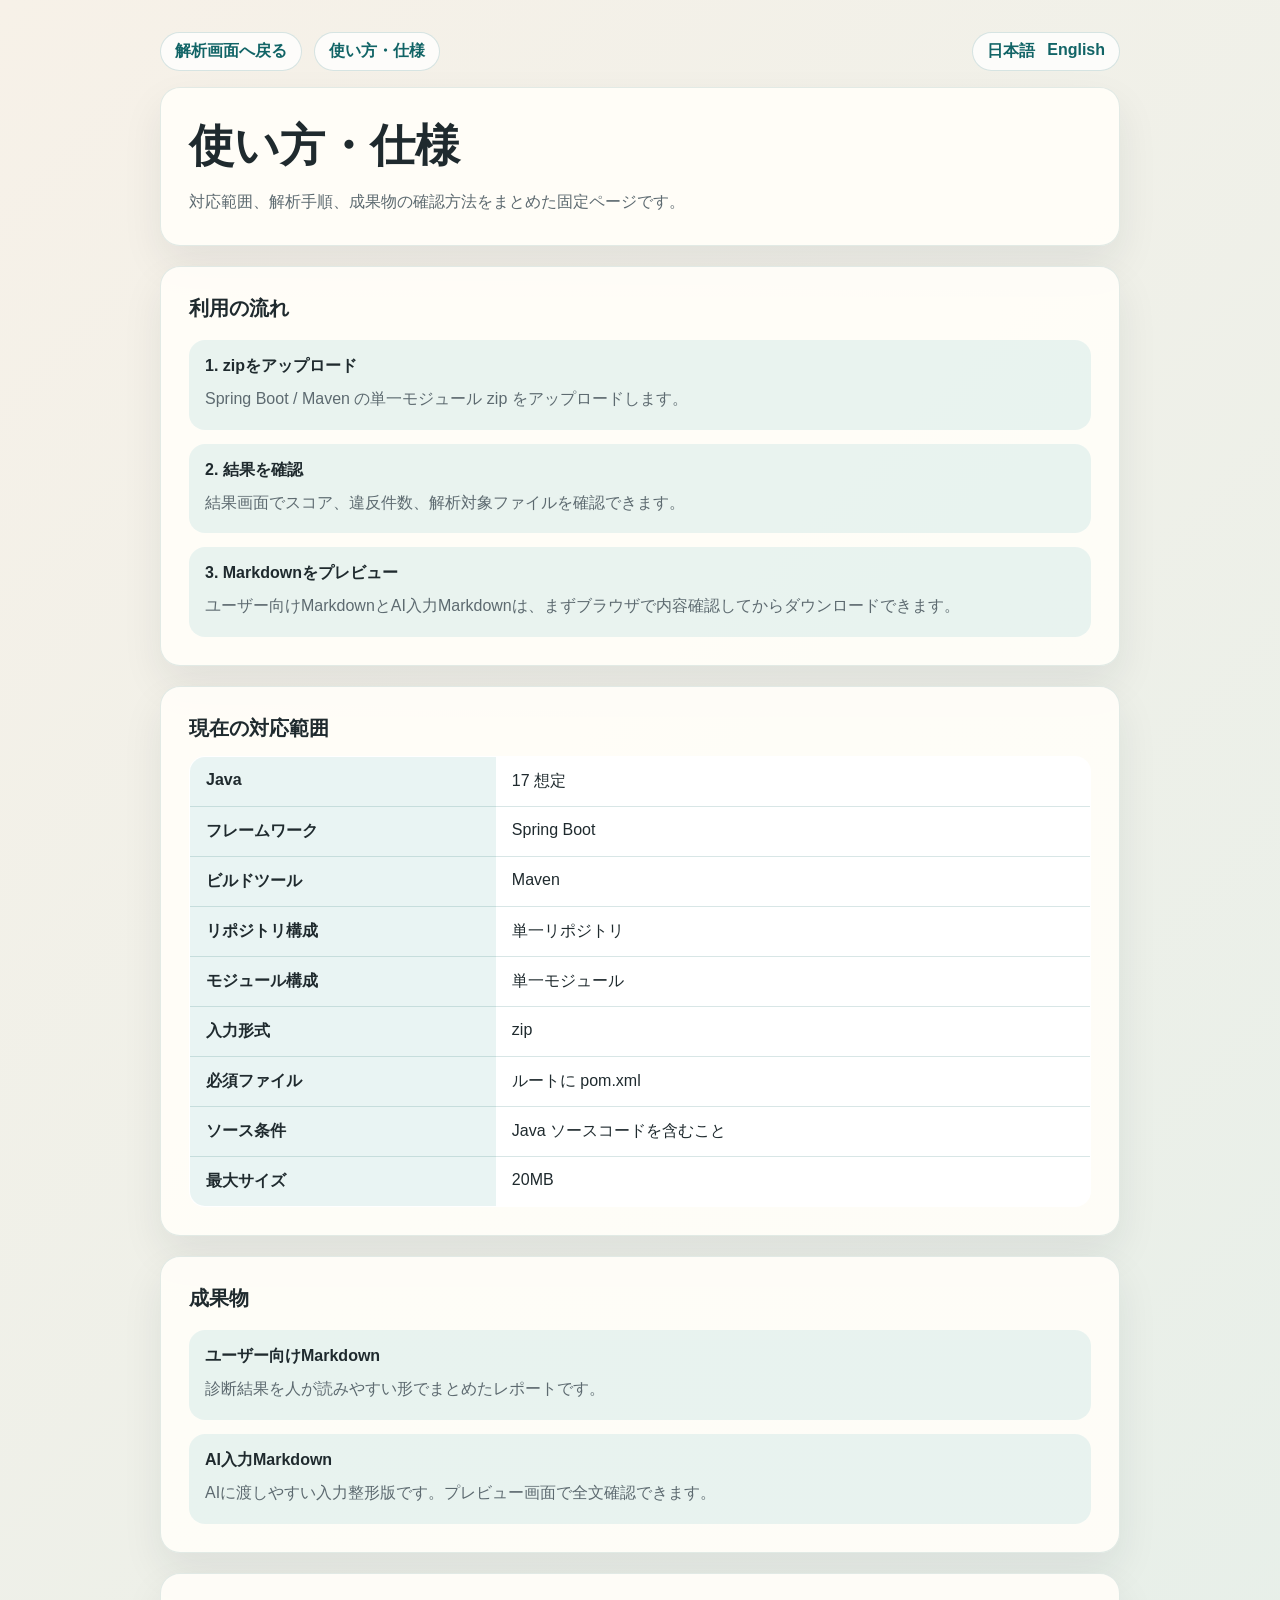
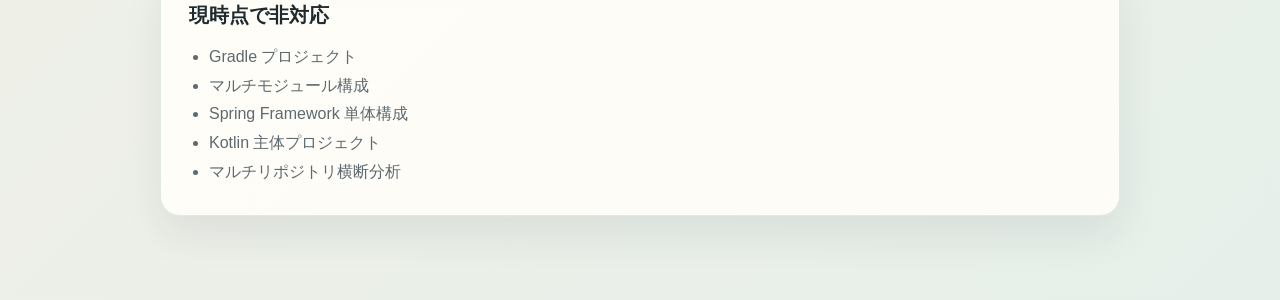
==== src/main/resources/templates/help.html @ f131694e ""Q-Scout の説明責務を “静的知識” と “実行時解釈” に分離する実装"第四弾。 ①ルール別サマリーでエラーが出ていない項目まで出力されている。→解決済み ②詳細解説キーがリンクになっていな" ====
<!DOCTYPE html>
<html th:lang="${#locale.language}" xmlns:th="http://www.thymeleaf.org">
<head>
    <meta charset="UTF-8">
    <meta name="viewport" content="width=device-width, initial-scale=1.0">
    <title th:text="#{help.page.title}">Usage & Specs</title>
    <style>
        :root {
            --bg: linear-gradient(135deg, #f7f1e8 0%, #e6efe9 100%);
            --panel: rgba(255, 253, 248, 0.94);
            --ink: #1f2a2e;
            --muted: #5d6a70;
            --accent: #116466;
            --accent-soft: rgba(215, 236, 233, 0.55);
            --line: rgba(17, 100, 102, 0.16);
        }
        body { margin: 0; font-family: "Segoe UI", "Hiragino Sans", sans-serif; background: var(--bg); color: var(--ink); }
        .shell { max-width: 960px; margin: 0 auto; padding: 32px 20px 64px; }
        .topbar { display: flex; justify-content: space-between; align-items: center; gap: 12px; margin-bottom: 16px; flex-wrap: wrap; }
        .top-links { display: flex; gap: 12px; align-items: center; flex-wrap: wrap; }
        .pill { color: var(--accent); font-weight: 700; text-decoration: none; background: rgba(255,255,255,0.78); border: 1px solid var(--line); border-radius: 999px; padding: 8px 14px; }
        .locale-switcher { display: inline-flex; gap: 12px; background: rgba(255,255,255,0.78); border: 1px solid var(--line); border-radius: 999px; padding: 8px 14px; }
        .locale-switcher a { color: var(--accent); font-weight: 700; text-decoration: none; }
        .hero, .section { background: var(--panel); border: 1px solid rgba(17, 100, 102, 0.12); border-radius: 20px; box-shadow: 0 18px 40px rgba(31, 42, 46, 0.08); padding: 28px; margin-bottom: 20px; }
        h1 { margin: 0 0 12px; font-size: clamp(2rem, 4vw, 2.8rem); }
        h2 { margin: 0 0 14px; font-size: 1.25rem; }
        .lead, .section p { margin: 0; line-height: 1.8; color: var(--muted); }
        .steps { display: grid; gap: 14px; margin-top: 18px; }
        .step { background: var(--accent-soft); border-radius: 16px; padding: 16px; }
        .step strong { display: block; margin-bottom: 8px; color: var(--ink); }
        .support-table { width: 100%; border-collapse: collapse; background: white; border-radius: 16px; overflow: hidden; border: 1px solid var(--line); }
        .support-table th, .support-table td { padding: 14px 16px; text-align: left; vertical-align: top; border-bottom: 1px solid var(--line); }
        .support-table th { width: 34%; background: var(--accent-soft); font-weight: 700; }
        .support-table tr:last-child th, .support-table tr:last-child td { border-bottom: 0; }
        .unsupported-list { margin: 0; padding-left: 20px; line-height: 1.8; color: var(--muted); }
    </style>
</head>
<body>
<div class="shell">
    <div class="topbar">
        <div class="top-links">
            <a class="pill" th:href="@{/(lang=${#locale.language})}" th:text="#{nav.home}">解析画面へ戻る</a>
            <a class="pill" th:href="@{/help(lang=${#locale.language})}" th:text="#{nav.help}">使い方・仕様</a>
        </div>
        <nav class="locale-switcher">
            <a th:href="@{/help(lang='ja')}" th:text="#{lang.ja}">日本語</a>
            <a th:href="@{/help(lang='en')}" th:text="#{lang.en}">English</a>
        </nav>
    </div>

    <section class="hero">
        <h1 th:text="#{help.hero.title}">使い方・仕様</h1>
        <p class="lead" th:text="#{help.hero.lead}">対応範囲、解析手順、成果物の確認方法をまとめた固定ページです。</p>
    </section>

    <section class="section">
        <h2 th:text="#{help.section.steps}">利用の流れ</h2>
        <div class="steps">
            <div class="step">
                <strong th:text="#{help.step.upload.title}">1. zipをアップロード</strong>
                <p th:text="#{help.step.upload.body}">Spring Boot / Maven の単一モジュール zip をアップロードします。</p>
            </div>
            <div class="step">
                <strong th:text="#{help.step.result.title}">2. 結果を確認</strong>
                <p th:text="#{help.step.result.body}">結果画面でスコア、違反件数、解析対象ファイルを確認できます。</p>
            </div>
            <div class="step">
                <strong th:text="#{help.step.preview.title}">3. Markdownをプレビュー</strong>
                <p th:text="#{help.step.preview.body}">ユーザー向けMarkdownとAI入力Markdownは、まずブラウザで内容確認してからダウンロードできます。</p>
            </div>
        </div>
    </section>

    <section class="section">
        <h2 th:text="#{page.home.section.supported}">現在の対応範囲</h2>
        <table class="support-table">
            <tbody>
            <tr><th scope="row" th:text="#{page.home.support.java}">Java</th><td th:text="#{page.home.support.java.value}">17 想定</td></tr>
            <tr><th scope="row" th:text="#{page.home.support.framework}">フレームワーク</th><td th:text="#{page.home.support.framework.value}">Spring Boot</td></tr>
            <tr><th scope="row" th:text="#{page.home.support.build}">ビルドツール</th><td th:text="#{page.home.support.build.value}">Maven</td></tr>
            <tr><th scope="row" th:text="#{page.home.support.repository}">リポジトリ構成</th><td th:text="#{page.home.support.repository.value}">単一リポジトリ</td></tr>
            <tr><th scope="row" th:text="#{page.home.support.module}">モジュール構成</th><td th:text="#{page.home.support.module.value}">単一モジュール</td></tr>
            <tr><th scope="row" th:text="#{page.home.support.input}">入力形式</th><td th:text="#{page.home.support.input.value}">zip</td></tr>
            <tr><th scope="row" th:text="#{page.home.support.required}">必須ファイル</th><td th:text="#{page.home.support.required.value}">ルートに pom.xml</td></tr>
            <tr><th scope="row" th:text="#{page.home.support.source}">ソース条件</th><td th:text="#{page.home.support.source.value}">Java ソースコードを含むこと</td></tr>
            <tr><th scope="row" th:text="#{page.home.support.maxSize}">最大サイズ</th><td th:text="#{page.home.support.maxSize.value}">20MB</td></tr>
            </tbody>
        </table>
    </section>

    <section class="section">
        <h2 th:text="#{help.section.outputs}">成果物</h2>
        <div class="steps">
            <div class="step">
                <strong th:text="#{help.output.human.title}">ユーザー向けMarkdown</strong>
                <p th:text="#{help.output.human.body}">診断結果を人が読みやすい形でまとめたレポートです。</p>
            </div>
            <div class="step">
                <strong th:text="#{help.output.ai.title}">AI入力Markdown</strong>
                <p th:text="#{help.output.ai.body}">AIに渡しやすい入力整形版です。プレビュー画面で全文確認できます。</p>
            </div>
        </div>
    </section>

    <section class="section">
        <h2 th:text="#{page.home.section.unsupported}">現時点で非対応</h2>
        <ul class="unsupported-list">
            <li th:text="#{page.home.unsupported.gradle}">Gradle プロジェクト</li>
            <li th:text="#{page.home.unsupported.multimodule}">マルチモジュール構成</li>
            <li th:text="#{page.home.unsupported.springFramework}">Spring Framework 単体構成</li>
            <li th:text="#{page.home.unsupported.kotlin}">Kotlin 主体プロジェクト</li>
            <li th:text="#{page.home.unsupported.multirepo}">マルチリポジトリ横断分析</li>
        </ul>
    </section>
</div>
</body>
</html>
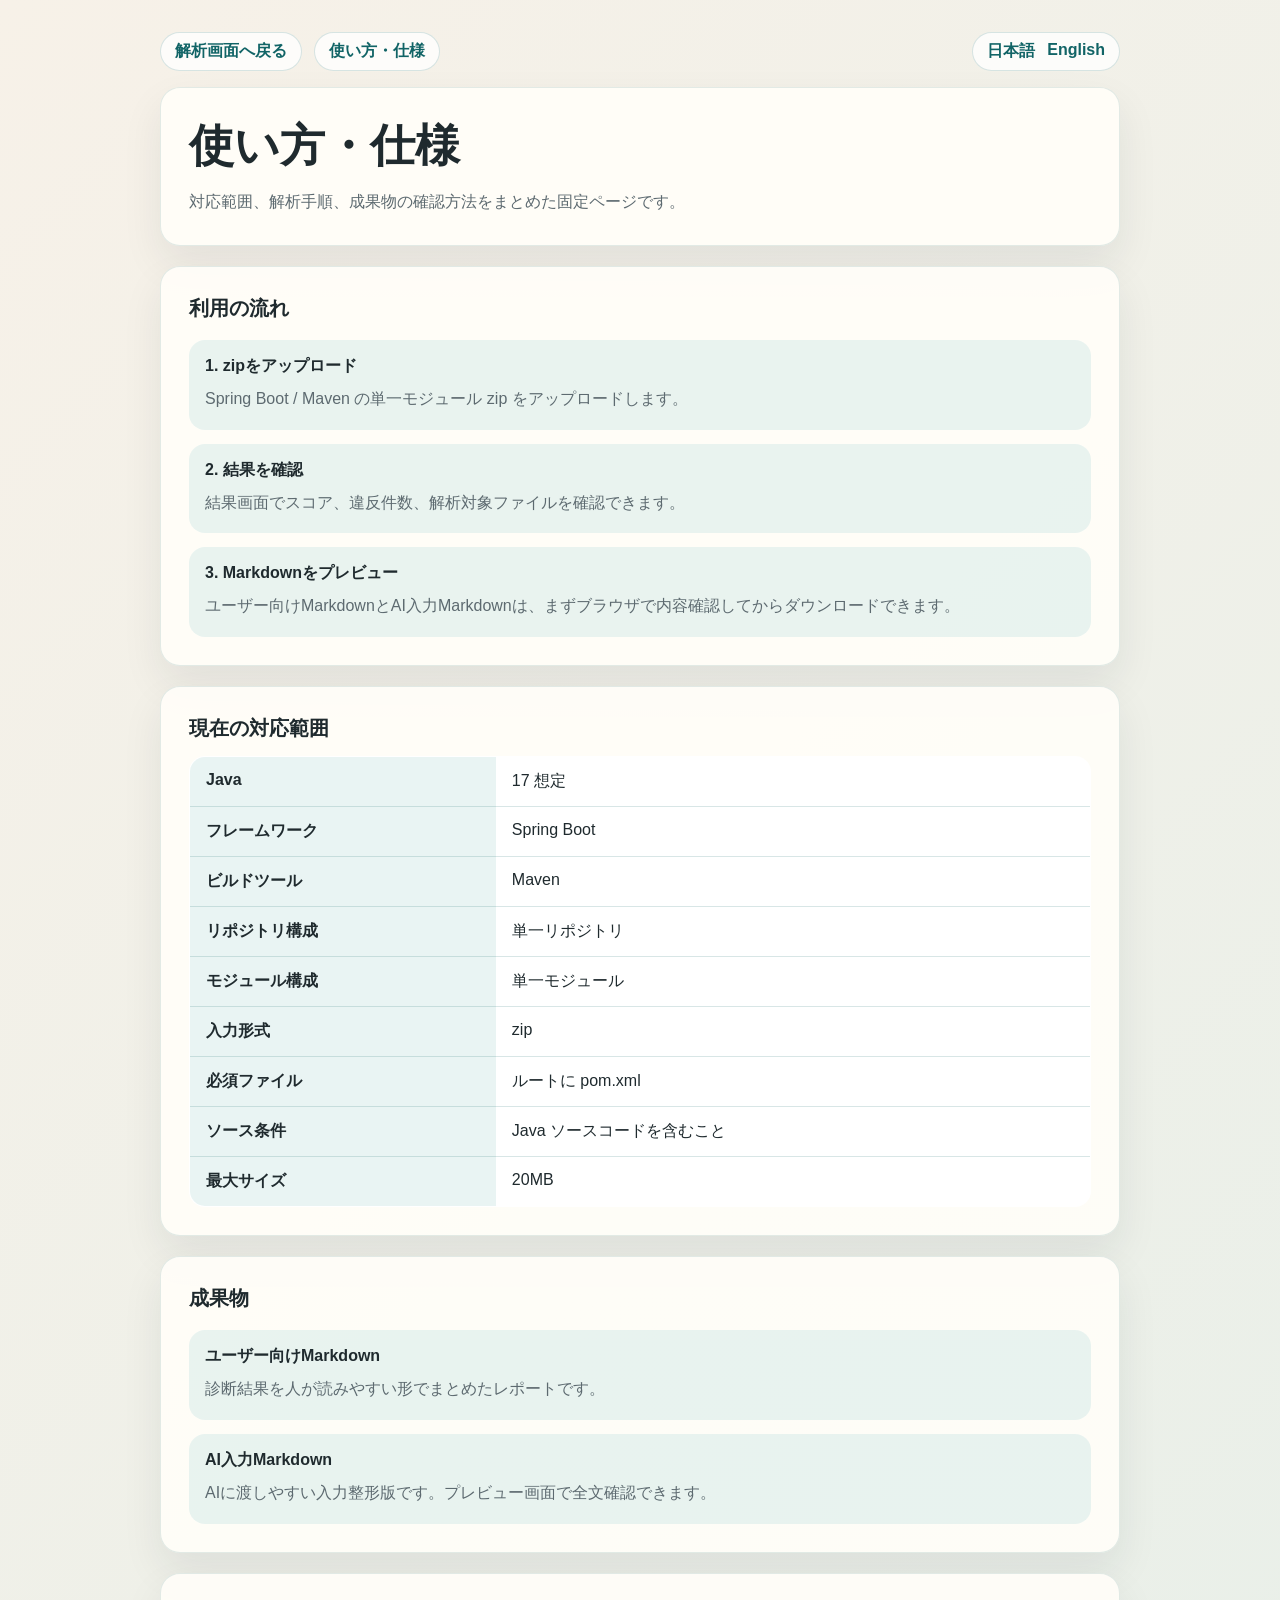
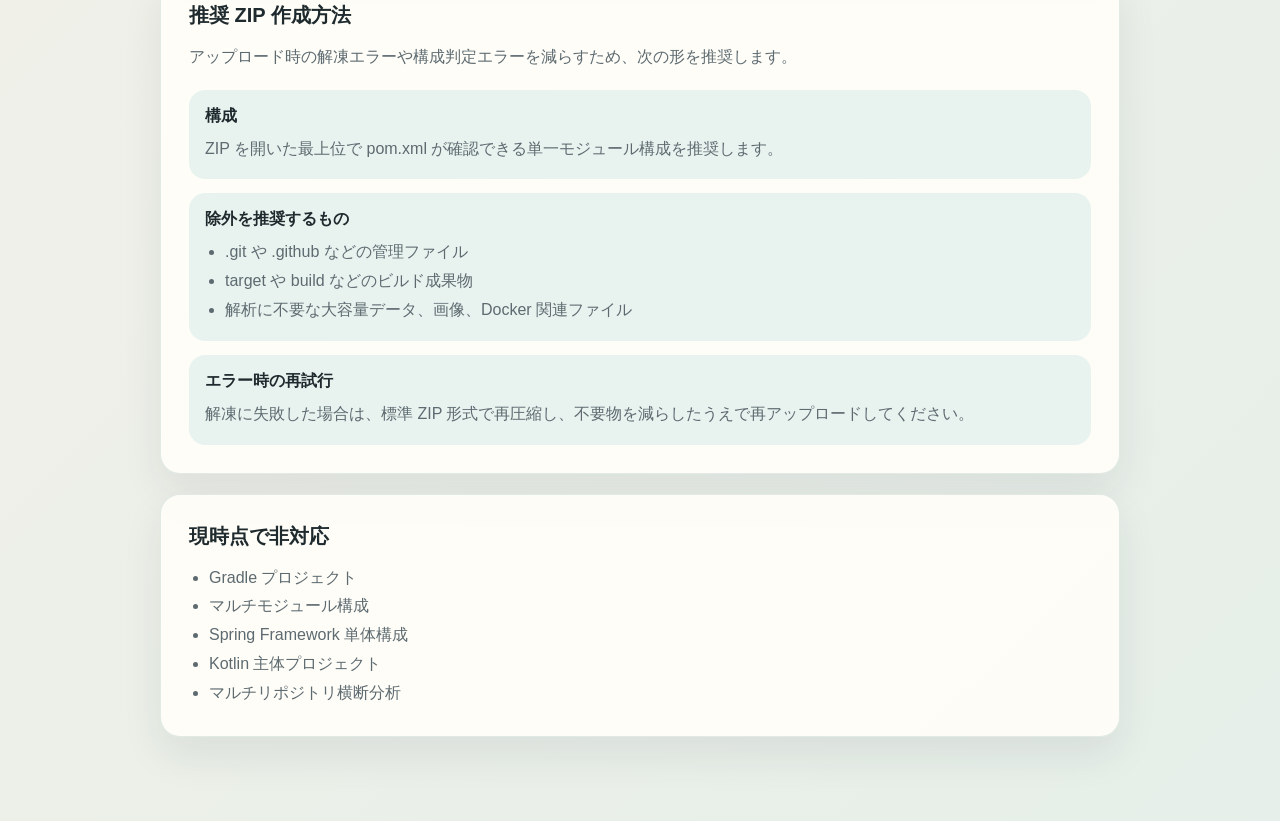
==== commit 89346b20: "bookstoreリポジトリの解析に不要な部分を除外してZIP圧縮して、解析可能にする手段を実装。 (同様の問題があるリポジトリも今手段で対応可能と思われる。)" ====
--- a/src/main/resources/templates/help.html
+++ b/src/main/resources/templates/help.html
@@ -28,6 +28,7 @@
         .steps { display: grid; gap: 14px; margin-top: 18px; }
         .step { background: var(--accent-soft); border-radius: 16px; padding: 16px; }
         .step strong { display: block; margin-bottom: 8px; color: var(--ink); }
+        .tips { margin: 0; padding-left: 20px; color: var(--muted); line-height: 1.8; }
         .support-table { width: 100%; border-collapse: collapse; background: white; border-radius: 16px; overflow: hidden; border: 1px solid var(--line); }
         .support-table th, .support-table td { padding: 14px 16px; text-align: left; vertical-align: top; border-bottom: 1px solid var(--line); }
         .support-table th { width: 34%; background: var(--accent-soft); font-weight: 700; }
@@ -103,6 +104,29 @@
     </section>
 
     <section class="section">
+        <h2 th:text="#{help.section.zipTips}">推奨 ZIP 作成方法</h2>
+        <p th:text="#{help.zipTips.lead}">アップロード時の解凍エラーや構成判定エラーを減らすため、次の形を推奨します。</p>
+        <div class="steps">
+            <div class="step">
+                <strong th:text="#{help.zipTips.structure.title}">構成</strong>
+                <p th:text="#{help.zipTips.structure.body}">ZIP を開いた最上位で pom.xml が確認できる単一モジュール構成を推奨します。</p>
+            </div>
+            <div class="step">
+                <strong th:text="#{help.zipTips.exclude.title}">除外を推奨するもの</strong>
+                <ul class="tips">
+                    <li th:text="#{help.zipTips.exclude.git}">.git や .github などの管理ファイル</li>
+                    <li th:text="#{help.zipTips.exclude.build}">target や build などのビルド成果物</li>
+                    <li th:text="#{help.zipTips.exclude.large}">解析に不要な大容量データ、画像、Docker 関連ファイル</li>
+                </ul>
+            </div>
+            <div class="step">
+                <strong th:text="#{help.zipTips.retry.title}">エラー時の再試行</strong>
+                <p th:text="#{help.zipTips.retry.body}">解凍に失敗した場合は、標準 ZIP 形式で再圧縮し、不要物を減らしたうえで再アップロードしてください。</p>
+            </div>
+        </div>
+    </section>
+
+    <section class="section">
         <h2 th:text="#{page.home.section.unsupported}">現時点で非対応</h2>
         <ul class="unsupported-list">
             <li th:text="#{page.home.unsupported.gradle}">Gradle プロジェクト</li>
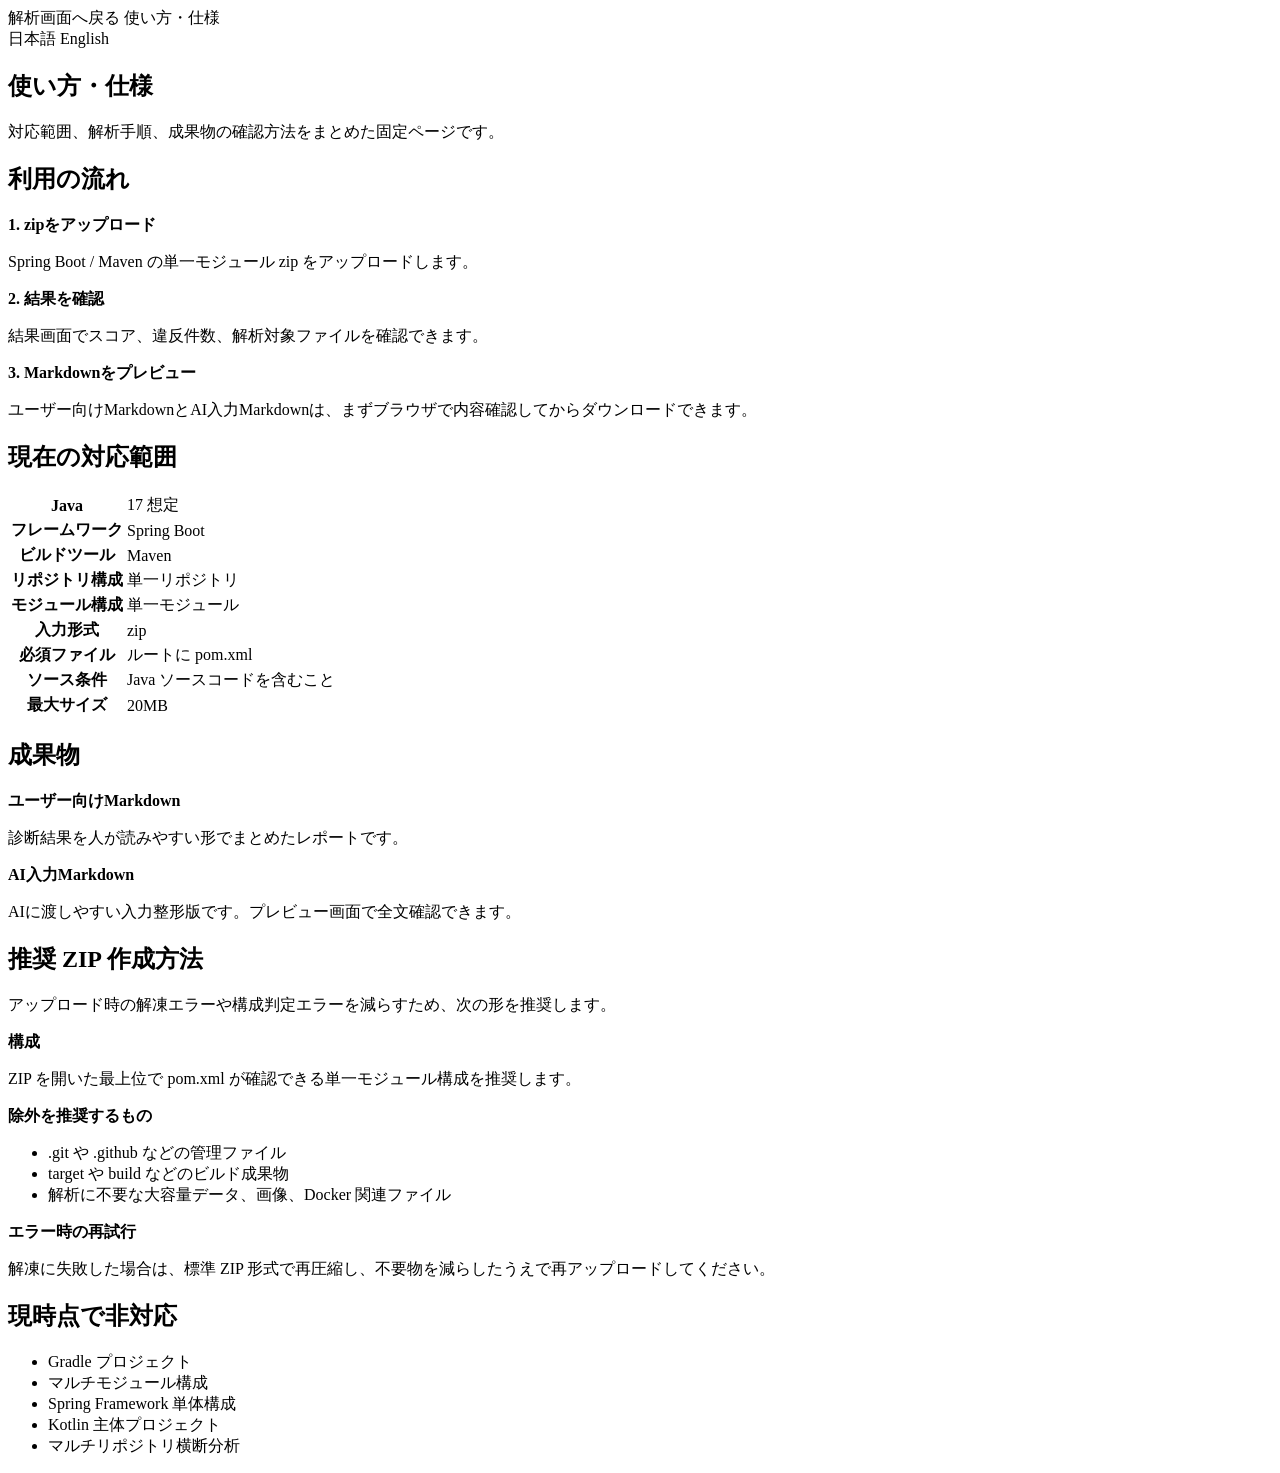
==== commit b41a84cc: "Figma反映運用を含む静的資産外部化 第一弾 CSS/JSの外部化。" ====
--- a/src/main/resources/templates/help.html
+++ b/src/main/resources/templates/help.html
@@ -4,75 +4,46 @@
     <meta charset="UTF-8">
     <meta name="viewport" content="width=device-width, initial-scale=1.0">
     <title th:text="#{help.page.title}">Usage & Specs</title>
-    <style>
-        :root {
-            --bg: linear-gradient(135deg, #f7f1e8 0%, #e6efe9 100%);
-            --panel: rgba(255, 253, 248, 0.94);
-            --ink: #1f2a2e;
-            --muted: #5d6a70;
-            --accent: #116466;
-            --accent-soft: rgba(215, 236, 233, 0.55);
-            --line: rgba(17, 100, 102, 0.16);
-        }
-        body { margin: 0; font-family: "Segoe UI", "Hiragino Sans", sans-serif; background: var(--bg); color: var(--ink); }
-        .shell { max-width: 960px; margin: 0 auto; padding: 32px 20px 64px; }
-        .topbar { display: flex; justify-content: space-between; align-items: center; gap: 12px; margin-bottom: 16px; flex-wrap: wrap; }
-        .top-links { display: flex; gap: 12px; align-items: center; flex-wrap: wrap; }
-        .pill { color: var(--accent); font-weight: 700; text-decoration: none; background: rgba(255,255,255,0.78); border: 1px solid var(--line); border-radius: 999px; padding: 8px 14px; }
-        .locale-switcher { display: inline-flex; gap: 12px; background: rgba(255,255,255,0.78); border: 1px solid var(--line); border-radius: 999px; padding: 8px 14px; }
-        .locale-switcher a { color: var(--accent); font-weight: 700; text-decoration: none; }
-        .hero, .section { background: var(--panel); border: 1px solid rgba(17, 100, 102, 0.12); border-radius: 20px; box-shadow: 0 18px 40px rgba(31, 42, 46, 0.08); padding: 28px; margin-bottom: 20px; }
-        h1 { margin: 0 0 12px; font-size: clamp(2rem, 4vw, 2.8rem); }
-        h2 { margin: 0 0 14px; font-size: 1.25rem; }
-        .lead, .section p { margin: 0; line-height: 1.8; color: var(--muted); }
-        .steps { display: grid; gap: 14px; margin-top: 18px; }
-        .step { background: var(--accent-soft); border-radius: 16px; padding: 16px; }
-        .step strong { display: block; margin-bottom: 8px; color: var(--ink); }
-        .tips { margin: 0; padding-left: 20px; color: var(--muted); line-height: 1.8; }
-        .support-table { width: 100%; border-collapse: collapse; background: white; border-radius: 16px; overflow: hidden; border: 1px solid var(--line); }
-        .support-table th, .support-table td { padding: 14px 16px; text-align: left; vertical-align: top; border-bottom: 1px solid var(--line); }
-        .support-table th { width: 34%; background: var(--accent-soft); font-weight: 700; }
-        .support-table tr:last-child th, .support-table tr:last-child td { border-bottom: 0; }
-        .unsupported-list { margin: 0; padding-left: 20px; line-height: 1.8; color: var(--muted); }
-    </style>
+    <link rel="stylesheet" th:href="@{/css/app.css}">
+    <link rel="stylesheet" th:href="@{/css/help.css}">
 </head>
 <body>
-<div class="shell">
-    <div class="topbar">
-        <div class="top-links">
-            <a class="pill" th:href="@{/(lang=${#locale.language})}" th:text="#{nav.home}">解析画面へ戻る</a>
-            <a class="pill" th:href="@{/help(lang=${#locale.language})}" th:text="#{nav.help}">使い方・仕様</a>
+<div class="page-shell page-shell--narrow">
+    <div class="page-header">
+        <div class="page-header__links">
+            <a class="pill-link" th:href="@{/(lang=${#locale.language})}" th:text="#{nav.home}">解析画面へ戻る</a>
+            <a class="pill-link" th:href="@{/help(lang=${#locale.language})}" th:text="#{nav.help}">使い方・仕様</a>
         </div>
-        <nav class="locale-switcher">
+        <nav class="lang-switcher">
             <a th:href="@{/help(lang='ja')}" th:text="#{lang.ja}">日本語</a>
             <a th:href="@{/help(lang='en')}" th:text="#{lang.en}">English</a>
         </nav>
     </div>
 
-    <section class="hero">
-        <h1 th:text="#{help.hero.title}">使い方・仕様</h1>
-        <p class="lead" th:text="#{help.hero.lead}">対応範囲、解析手順、成果物の確認方法をまとめた固定ページです。</p>
+    <section class="hero-panel help-hero" data-figma-section="help-hero">
+        <h1 class="page-title" th:text="#{help.hero.title}">使い方・仕様</h1>
+        <p class="page-lead" th:text="#{help.hero.lead}">対応範囲、解析手順、成果物の確認方法をまとめた固定ページです。</p>
     </section>
 
-    <section class="section">
+    <section class="content-panel" data-figma-section="help-steps">
         <h2 th:text="#{help.section.steps}">利用の流れ</h2>
-        <div class="steps">
-            <div class="step">
+        <div class="step-list">
+            <div class="step-card">
                 <strong th:text="#{help.step.upload.title}">1. zipをアップロード</strong>
                 <p th:text="#{help.step.upload.body}">Spring Boot / Maven の単一モジュール zip をアップロードします。</p>
             </div>
-            <div class="step">
+            <div class="step-card">
                 <strong th:text="#{help.step.result.title}">2. 結果を確認</strong>
                 <p th:text="#{help.step.result.body}">結果画面でスコア、違反件数、解析対象ファイルを確認できます。</p>
             </div>
-            <div class="step">
+            <div class="step-card">
                 <strong th:text="#{help.step.preview.title}">3. Markdownをプレビュー</strong>
                 <p th:text="#{help.step.preview.body}">ユーザー向けMarkdownとAI入力Markdownは、まずブラウザで内容確認してからダウンロードできます。</p>
             </div>
         </div>
     </section>
 
-    <section class="section">
+    <section class="content-panel" data-figma-section="support-table">
         <h2 th:text="#{page.home.section.supported}">現在の対応範囲</h2>
         <table class="support-table">
             <tbody>
@@ -89,46 +60,46 @@
         </table>
     </section>
 
-    <section class="section">
+    <section class="content-panel" data-figma-section="help-outputs">
         <h2 th:text="#{help.section.outputs}">成果物</h2>
-        <div class="steps">
-            <div class="step">
+        <div class="step-list">
+            <div class="step-card">
                 <strong th:text="#{help.output.human.title}">ユーザー向けMarkdown</strong>
                 <p th:text="#{help.output.human.body}">診断結果を人が読みやすい形でまとめたレポートです。</p>
             </div>
-            <div class="step">
+            <div class="step-card">
                 <strong th:text="#{help.output.ai.title}">AI入力Markdown</strong>
                 <p th:text="#{help.output.ai.body}">AIに渡しやすい入力整形版です。プレビュー画面で全文確認できます。</p>
             </div>
         </div>
     </section>
 
-    <section class="section">
+    <section class="content-panel" data-figma-section="zip-tips">
         <h2 th:text="#{help.section.zipTips}">推奨 ZIP 作成方法</h2>
-        <p th:text="#{help.zipTips.lead}">アップロード時の解凍エラーや構成判定エラーを減らすため、次の形を推奨します。</p>
-        <div class="steps">
-            <div class="step">
+        <p class="page-copy" th:text="#{help.zipTips.lead}">アップロード時の解凍エラーや構成判定エラーを減らすため、次の形を推奨します。</p>
+        <div class="step-list">
+            <div class="step-card">
                 <strong th:text="#{help.zipTips.structure.title}">構成</strong>
                 <p th:text="#{help.zipTips.structure.body}">ZIP を開いた最上位で pom.xml が確認できる単一モジュール構成を推奨します。</p>
             </div>
-            <div class="step">
+            <div class="step-card">
                 <strong th:text="#{help.zipTips.exclude.title}">除外を推奨するもの</strong>
-                <ul class="tips">
+                <ul class="bullet-list">
                     <li th:text="#{help.zipTips.exclude.git}">.git や .github などの管理ファイル</li>
                     <li th:text="#{help.zipTips.exclude.build}">target や build などのビルド成果物</li>
                     <li th:text="#{help.zipTips.exclude.large}">解析に不要な大容量データ、画像、Docker 関連ファイル</li>
                 </ul>
             </div>
-            <div class="step">
+            <div class="step-card">
                 <strong th:text="#{help.zipTips.retry.title}">エラー時の再試行</strong>
                 <p th:text="#{help.zipTips.retry.body}">解凍に失敗した場合は、標準 ZIP 形式で再圧縮し、不要物を減らしたうえで再アップロードしてください。</p>
             </div>
         </div>
     </section>
 
-    <section class="section">
+    <section class="content-panel" data-figma-section="unsupported-list">
         <h2 th:text="#{page.home.section.unsupported}">現時点で非対応</h2>
-        <ul class="unsupported-list">
+        <ul class="bullet-list">
             <li th:text="#{page.home.unsupported.gradle}">Gradle プロジェクト</li>
             <li th:text="#{page.home.unsupported.multimodule}">マルチモジュール構成</li>
             <li th:text="#{page.home.unsupported.springFramework}">Spring Framework 単体構成</li>
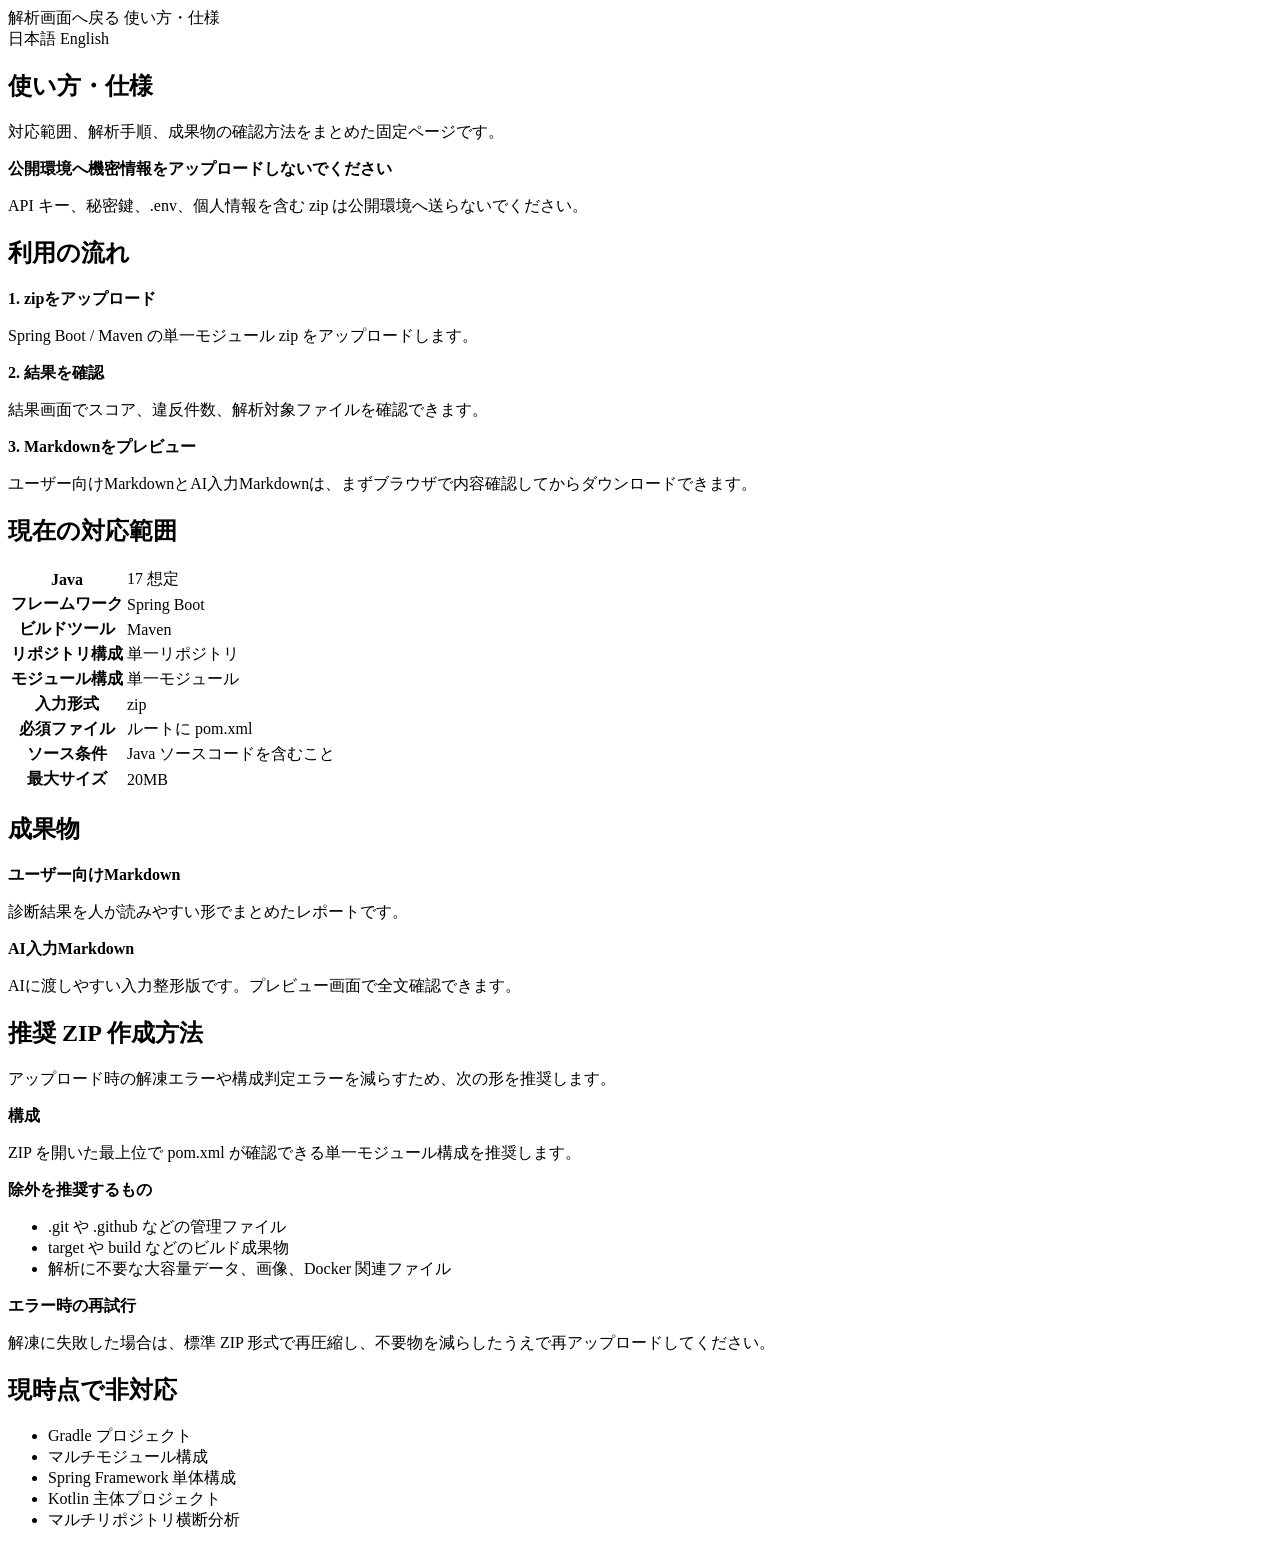
==== commit 59d44580: "公開運用向けセキュリティ対策を実装" ====
--- a/src/main/resources/templates/help.html
+++ b/src/main/resources/templates/help.html
@@ -23,6 +23,10 @@
     <section class="hero-panel help-hero" data-figma-section="help-hero">
         <h1 class="page-title" th:text="#{help.hero.title}">使い方・仕様</h1>
         <p class="page-lead" th:text="#{help.hero.lead}">対応範囲、解析手順、成果物の確認方法をまとめた固定ページです。</p>
+        <div class="step-card">
+            <strong th:text="#{security.notice.title}">公開環境へ機密情報をアップロードしないでください</strong>
+            <p th:text="#{security.notice.body}">API キー、秘密鍵、.env、個人情報を含む zip は公開環境へ送らないでください。</p>
+        </div>
     </section>
 
     <section class="content-panel" data-figma-section="help-steps">
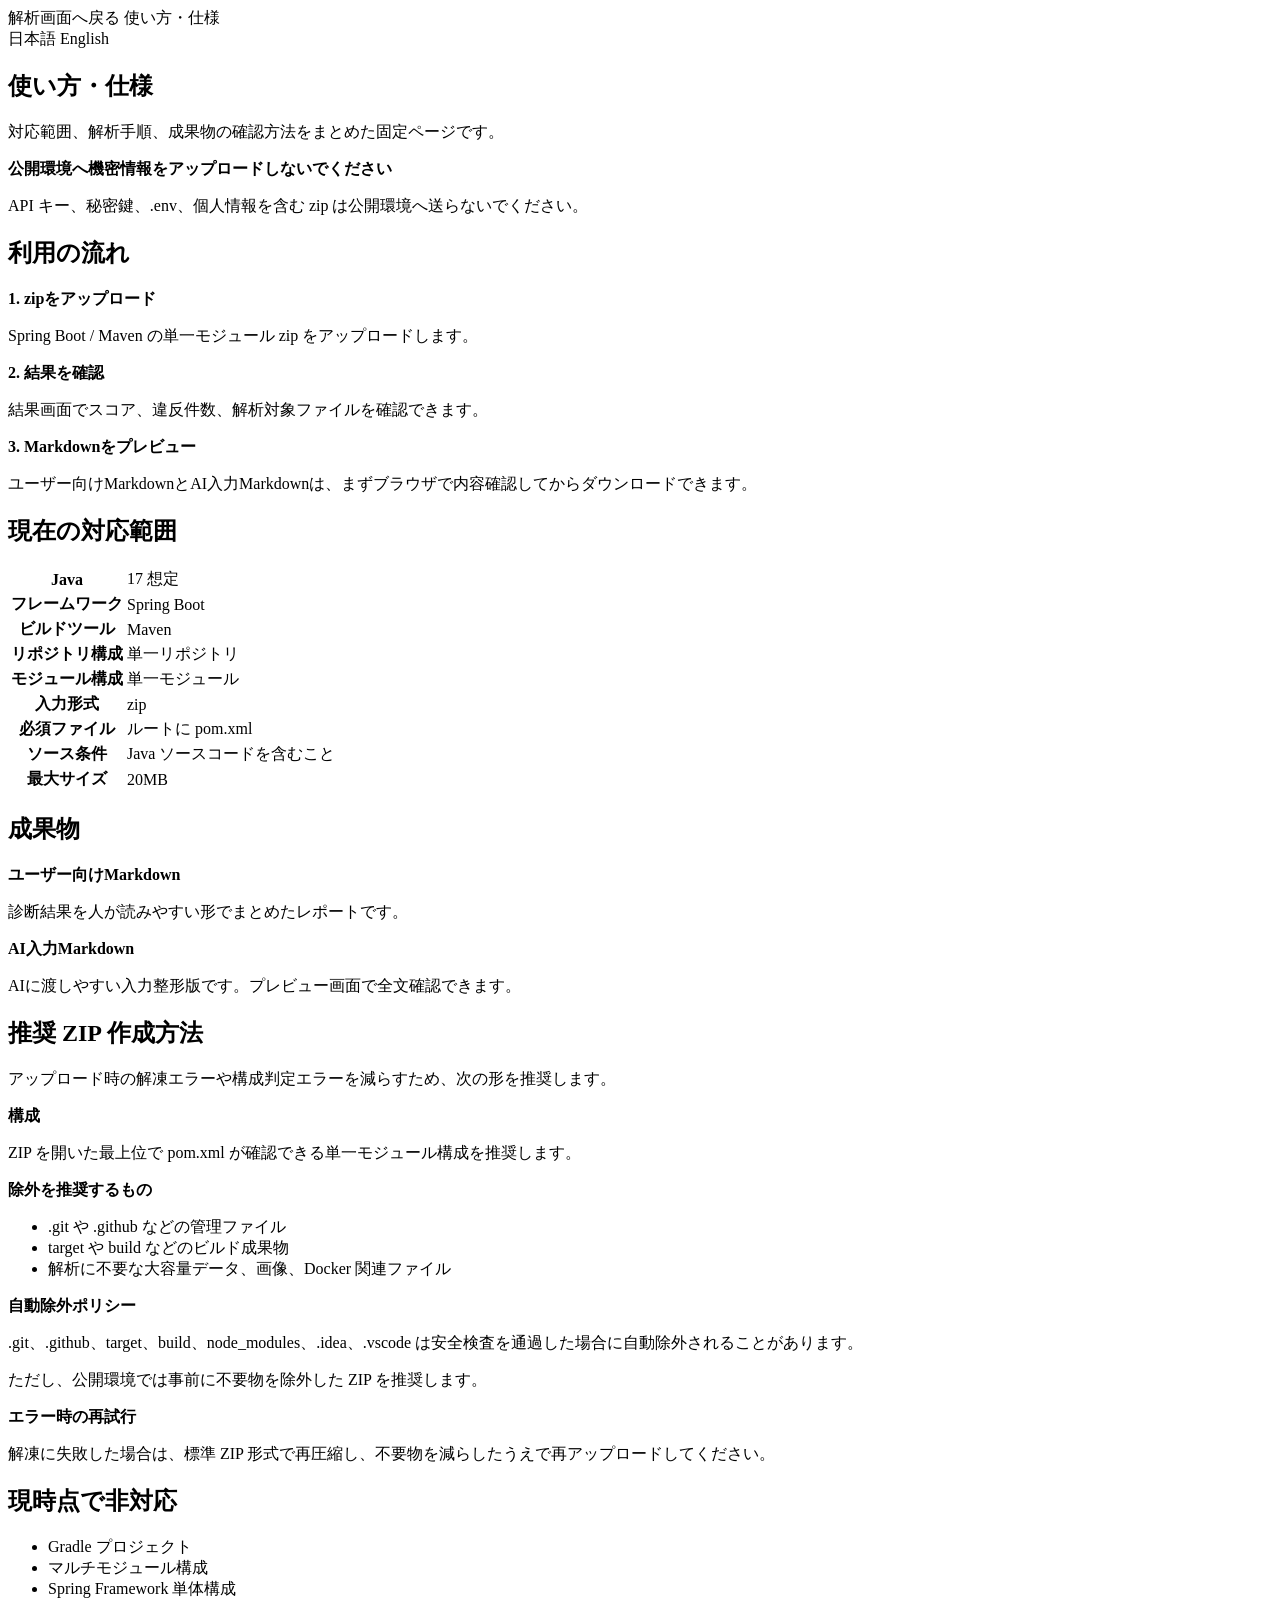
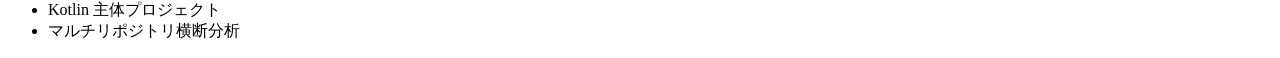
==== commit 1941d4f5: "web機能: 解析時不要なzip内ファイルの安全スキップ機能を実装。" ====
--- a/src/main/resources/templates/help.html
+++ b/src/main/resources/templates/help.html
@@ -95,6 +95,11 @@
                 </ul>
             </div>
             <div class="step-card">
+                <strong th:text="#{help.zipTips.autoExclude.title}">自動除外ポリシー</strong>
+                <p th:text="#{help.zipTips.autoExclude.body}">.git、.github、target、build、node_modules、.idea、.vscode は安全検査を通過した場合に自動除外されることがあります。</p>
+                <p th:text="#{help.zipTips.autoExclude.recommendation}">ただし、公開環境では事前に不要物を除外した ZIP を推奨します。</p>
+            </div>
+            <div class="step-card">
                 <strong th:text="#{help.zipTips.retry.title}">エラー時の再試行</strong>
                 <p th:text="#{help.zipTips.retry.body}">解凍に失敗した場合は、標準 ZIP 形式で再圧縮し、不要物を減らしたうえで再アップロードしてください。</p>
             </div>
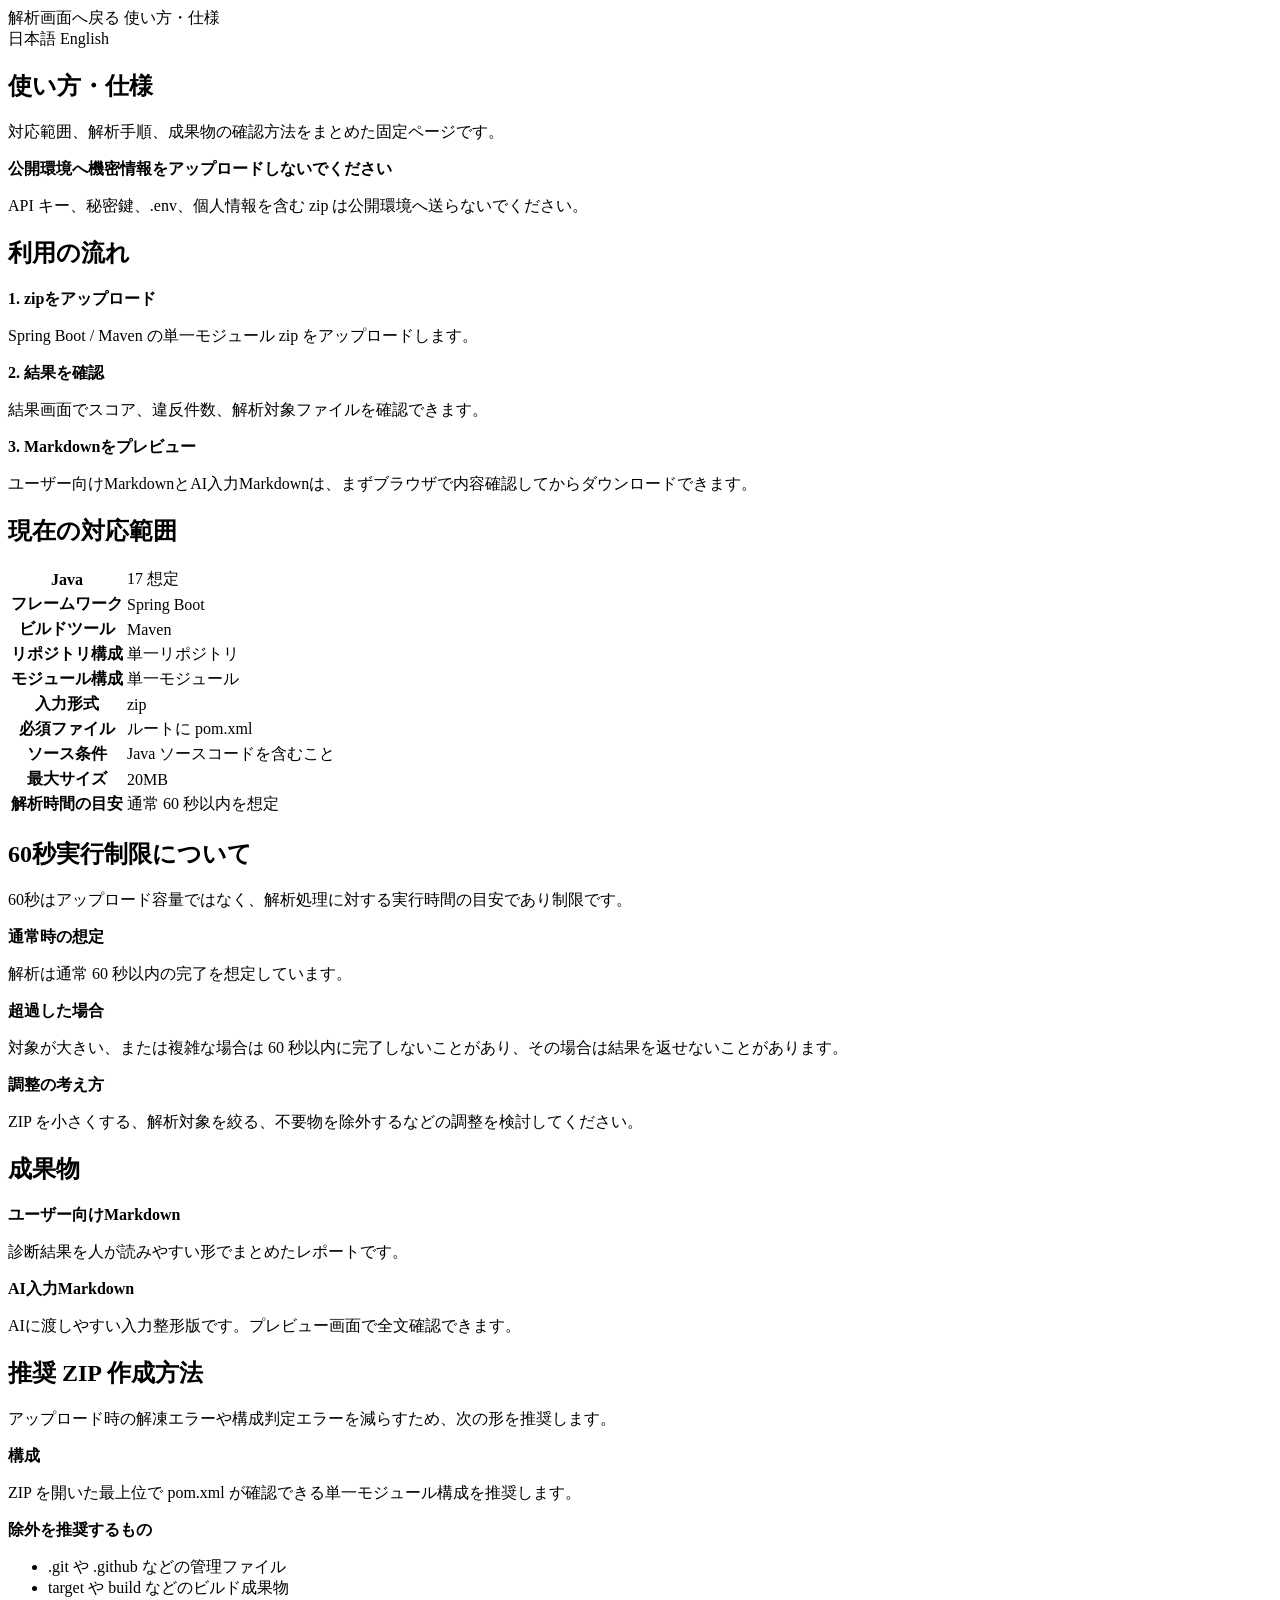
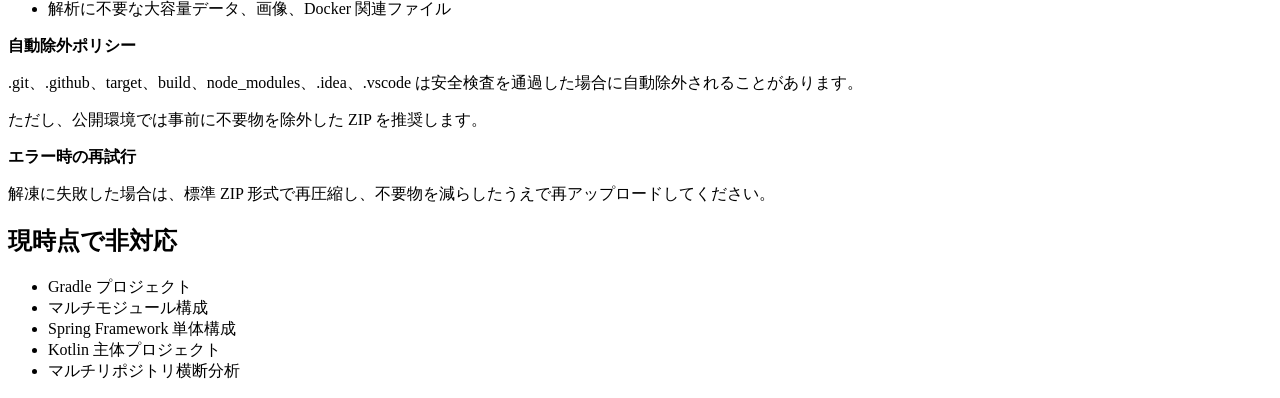
==== commit 87db3022: "fix: 60秒実行制限の説明を明確化" ====
--- a/src/main/resources/templates/help.html
+++ b/src/main/resources/templates/help.html
@@ -60,8 +60,28 @@
             <tr><th scope="row" th:text="#{page.home.support.required}">必須ファイル</th><td th:text="#{page.home.support.required.value}">ルートに pom.xml</td></tr>
             <tr><th scope="row" th:text="#{page.home.support.source}">ソース条件</th><td th:text="#{page.home.support.source.value}">Java ソースコードを含むこと</td></tr>
             <tr><th scope="row" th:text="#{page.home.support.maxSize}">最大サイズ</th><td th:text="#{page.home.support.maxSize.value}">20MB</td></tr>
+            <tr><th scope="row" th:text="#{page.home.support.executionTime}">解析時間の目安</th><td th:text="#{page.home.support.executionTime.value}">通常 60 秒以内を想定</td></tr>
             </tbody>
         </table>
+    </section>
+
+    <section class="content-panel" data-figma-section="execution-limit">
+        <h2 th:text="#{help.section.executionLimit}">60秒実行制限について</h2>
+        <p class="page-copy" th:text="#{help.executionLimit.lead}">60秒はアップロード容量ではなく、解析処理に対する実行時間の目安であり制限です。</p>
+        <div class="step-list">
+            <div class="step-card">
+                <strong th:text="#{help.executionLimit.expected.title}">通常時の想定</strong>
+                <p th:text="#{help.executionLimit.expected.body}">解析は通常 60 秒以内の完了を想定しています。</p>
+            </div>
+            <div class="step-card">
+                <strong th:text="#{help.executionLimit.timeout.title}">超過した場合</strong>
+                <p th:text="#{help.executionLimit.timeout.body}">対象が大きい、または複雑な場合は 60 秒以内に完了しないことがあり、その場合は結果を返せないことがあります。</p>
+            </div>
+            <div class="step-card">
+                <strong th:text="#{help.executionLimit.adjust.title}">調整の考え方</strong>
+                <p th:text="#{help.executionLimit.adjust.body}">ZIP を小さくする、解析対象を絞る、不要物を除外するなどの調整を検討してください。</p>
+            </div>
+        </div>
     </section>
 
     <section class="content-panel" data-figma-section="help-outputs">
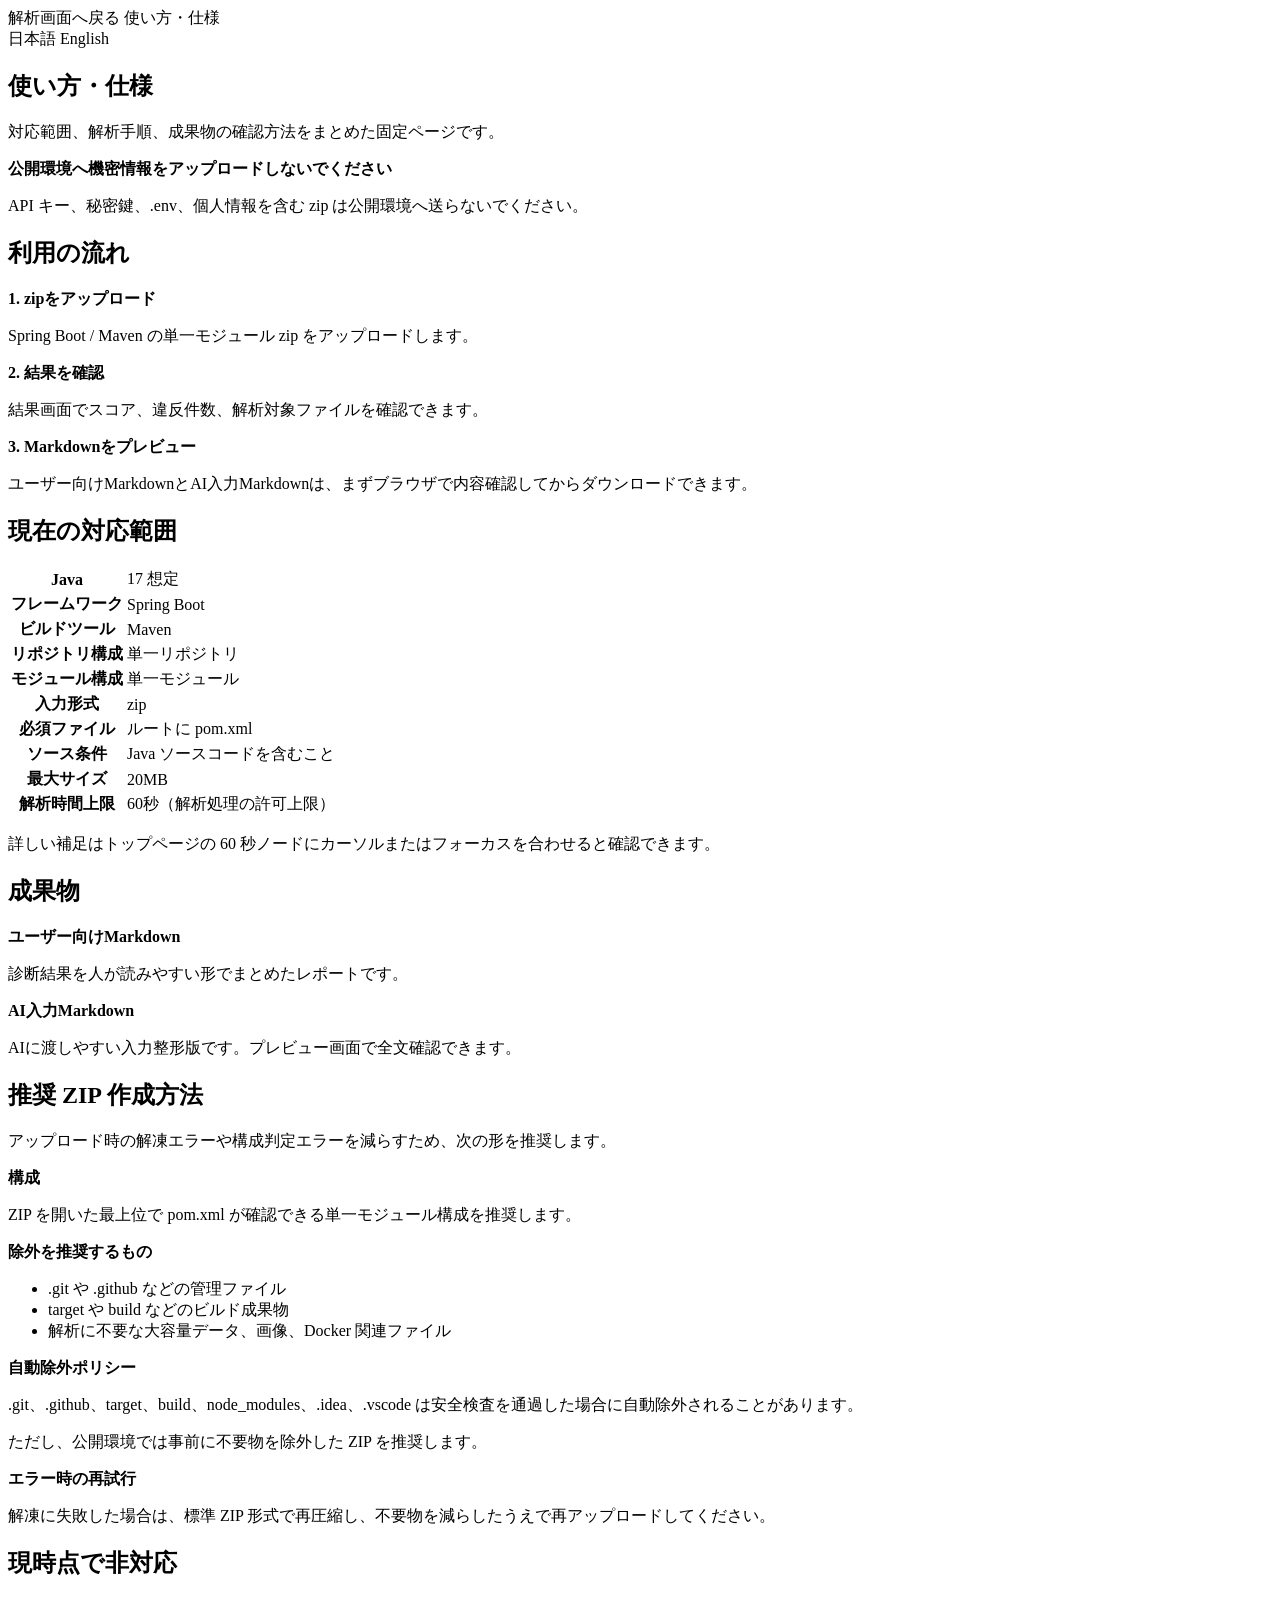
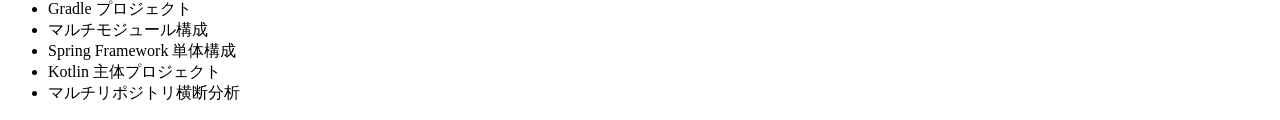
==== commit 78268855: "fix: 60秒制限説明を吹き出し表示へ再修正" ====
--- a/src/main/resources/templates/help.html
+++ b/src/main/resources/templates/help.html
@@ -60,28 +60,10 @@
             <tr><th scope="row" th:text="#{page.home.support.required}">必須ファイル</th><td th:text="#{page.home.support.required.value}">ルートに pom.xml</td></tr>
             <tr><th scope="row" th:text="#{page.home.support.source}">ソース条件</th><td th:text="#{page.home.support.source.value}">Java ソースコードを含むこと</td></tr>
             <tr><th scope="row" th:text="#{page.home.support.maxSize}">最大サイズ</th><td th:text="#{page.home.support.maxSize.value}">20MB</td></tr>
-            <tr><th scope="row" th:text="#{page.home.support.executionTime}">解析時間の目安</th><td th:text="#{page.home.support.executionTime.value}">通常 60 秒以内を想定</td></tr>
+            <tr><th scope="row" th:text="#{page.home.support.executionTime}">解析時間上限</th><td th:text="#{page.home.support.executionTime.value}">60秒（解析処理の許可上限）</td></tr>
             </tbody>
         </table>
-    </section>
-
-    <section class="content-panel" data-figma-section="execution-limit">
-        <h2 th:text="#{help.section.executionLimit}">60秒実行制限について</h2>
-        <p class="page-copy" th:text="#{help.executionLimit.lead}">60秒はアップロード容量ではなく、解析処理に対する実行時間の目安であり制限です。</p>
-        <div class="step-list">
-            <div class="step-card">
-                <strong th:text="#{help.executionLimit.expected.title}">通常時の想定</strong>
-                <p th:text="#{help.executionLimit.expected.body}">解析は通常 60 秒以内の完了を想定しています。</p>
-            </div>
-            <div class="step-card">
-                <strong th:text="#{help.executionLimit.timeout.title}">超過した場合</strong>
-                <p th:text="#{help.executionLimit.timeout.body}">対象が大きい、または複雑な場合は 60 秒以内に完了しないことがあり、その場合は結果を返せないことがあります。</p>
-            </div>
-            <div class="step-card">
-                <strong th:text="#{help.executionLimit.adjust.title}">調整の考え方</strong>
-                <p th:text="#{help.executionLimit.adjust.body}">ZIP を小さくする、解析対象を絞る、不要物を除外するなどの調整を検討してください。</p>
-            </div>
-        </div>
+        <p class="page-copy" th:text="#{help.executionLimit.short}">詳しい補足はトップページの 60 秒ノードにカーソルまたはフォーカスを合わせると確認できます。</p>
     </section>
 
     <section class="content-panel" data-figma-section="help-outputs">
